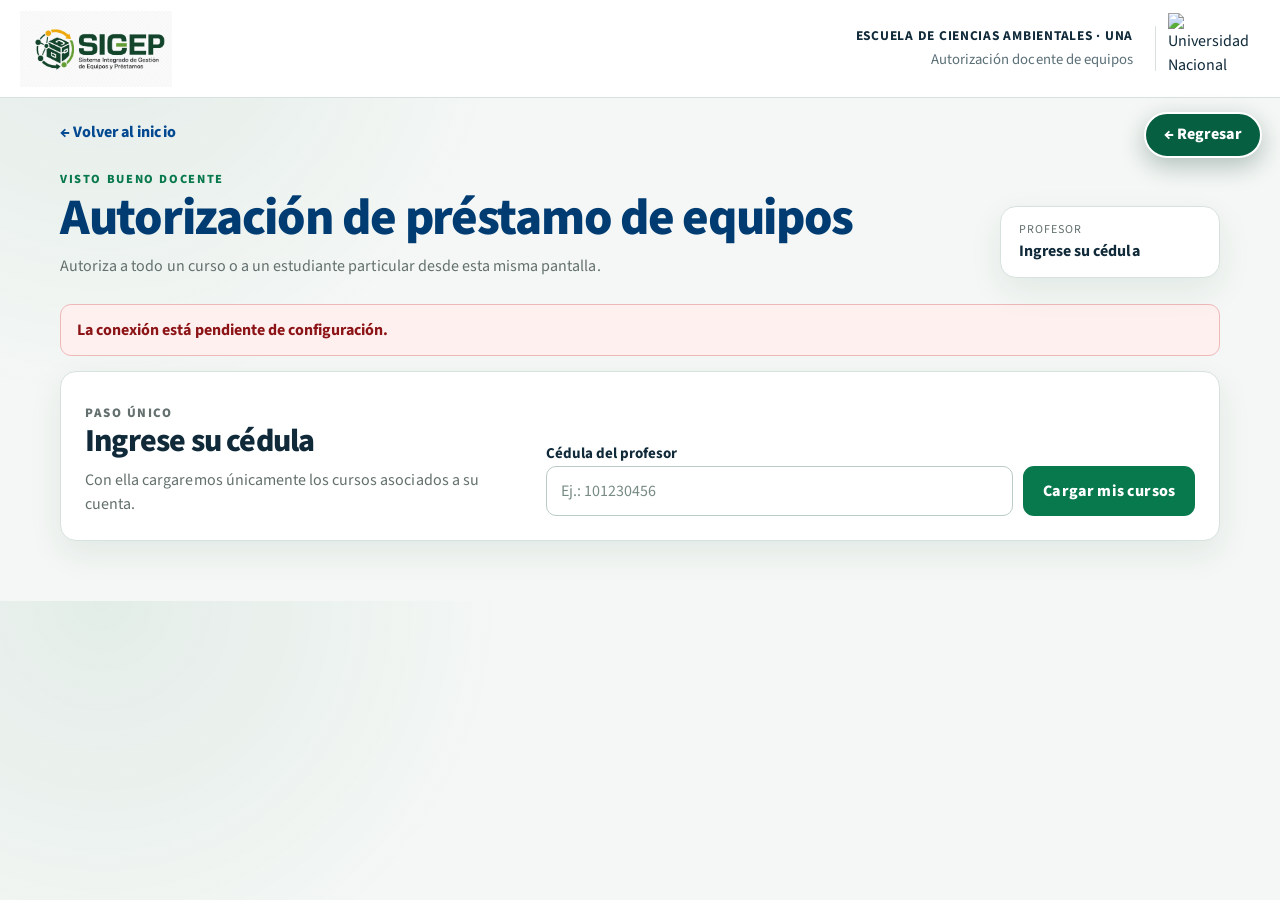
==== autorizaciones-equipos.html @ 3769b1b9 "Unificar sistema de diseño, agregar panel de configuración del superadmin y cerrar hallazgos de audi" ====
<!doctype html>
<html lang="es">
<head>
  <meta charset="utf-8" />
  <meta name="viewport" content="width=device-width, initial-scale=1" />
  <title>Autorización de equipos | EDECA</title>
  <meta name="description" content="Autorización docente de préstamos de equipo para cursos y estudiantes de EDECA." />
  <link rel="preconnect" href="https://fonts.googleapis.com" />
  <link rel="preconnect" href="https://fonts.gstatic.com" crossorigin />
  <link href="https://fonts.googleapis.com/css2?family=Source+Sans+3:wght@400;500;600;700;800&display=swap" rel="stylesheet" />
  <link rel="stylesheet" href="design-tokens.css?v=1" />
  <link rel="stylesheet" href="autorizaciones-equipos.css?v=1" />
  <link rel="stylesheet" href="sigep-brand.css?v=2" />
  <link rel="manifest" href="manifest.webmanifest" />
  <meta name="theme-color" content="#003C71" />
  <link rel="icon" href="icons/icon-192.png" />
  <link rel="stylesheet" href="visual-system.css?v=3" />
  <link rel="stylesheet" href="navigation-enhancements.css?v=3" />
</head>
<body>
  <header class="site-header">
    <a class="brand sigep-primary-brand" href="index.html" aria-label="Volver al inicio">
      <img src="sigep-logo.png" alt="SIGEP — Sistema Integrado de Gestión de Equipos y Préstamos" />
    </a>
    <div class="header-actions">
      <div class="sigep-module-name"><strong>Escuela de Ciencias Ambientales · UNA</strong><span>Autorización docente de equipos</span></div>
      <button class="install-button" type="button" data-pwa-install hidden>Instalar App</button>
      <img class="una-logo" src="logo-una.png" alt="Universidad Nacional" />
    </div>
  </header>

  <main class="page">
    <a class="back-link" href="index.html">← Volver al inicio</a>
    <section class="intro">
      <div>
        <p class="eyebrow">Visto bueno docente</p>
        <h1>Autorización de préstamo de equipos</h1>
        <p>Autoriza a todo un curso o a un estudiante particular desde esta misma pantalla.</p>
      </div>
      <div class="session-card"><span>Profesor</span><strong id="teacherName">Ingrese su cédula</strong></div>
    </section>

    <div class="message" id="pageMessage" role="status" aria-live="polite" hidden></div>

    <section class="identity-card" aria-labelledby="identityTitle">
      <div>
        <p class="step">Paso único</p>
        <h2 id="identityTitle">Ingrese su cédula</h2>
        <p>Con ella cargaremos únicamente los cursos asociados a su cuenta.</p>
      </div>
      <form id="identityForm" class="identity-form">
        <label for="teacherId">Cédula del profesor</label>
        <div class="input-action">
          <input id="teacherId" name="teacherId" inputmode="numeric" autocomplete="off" maxlength="20" placeholder="Ej.: 101230456" required />
          <button type="submit" id="loadCoursesButton">Cargar mis cursos</button>
        </div>
      </form>
    </section>

    <div class="authorization-grid" id="authorizationArea" hidden>
      <section class="panel" aria-labelledby="courseTitle">
        <div class="panel-heading">
          <span class="panel-number">1</span>
          <div><h2 id="courseTitle">Autorizar a un curso completo</h2><p>Una autorización cubre a todos los estudiantes matriculados.</p></div>
        </div>
        <form id="courseForm">
          <label for="courseSelect">Curso</label>
          <select id="courseSelect" required></select>
          <fieldset>
            <legend>Motivo</legend>
            <div class="reason-options">
              <label><input type="radio" name="courseReason" value="course_trip" checked /><span>Gira de curso</span></label>
              <label><input type="radio" name="courseReason" value="supervised_practice" /><span>Práctica supervisada</span></label>
              <label><input type="radio" name="courseReason" value="other" /><span>Otro</span></label>
            </div>
          </fieldset>
          <div id="courseOtherWrap" hidden><label for="courseOther">Especifique el motivo</label><input id="courseOther" maxlength="240" /></div>
          <button class="primary-action" id="authorizeCourseButton" type="submit">Autorizar préstamo para todo el curso</button>
        </form>
      </section>

      <section class="panel" aria-labelledby="individualTitle">
        <div class="panel-heading">
          <span class="panel-number">2</span>
          <div><h2 id="individualTitle">Otras autorizaciones</h2><p>Para un estudiante fuera de sus cursos.</p></div>
        </div>
        <form id="studentSearchForm">
          <label for="studentId">Cédula del estudiante</label>
          <div class="input-action compact">
            <input id="studentId" inputmode="numeric" maxlength="20" placeholder="Digite la cédula" required />
            <button type="submit" id="findStudentButton">Buscar</button>
          </div>
        </form>
        <form id="individualForm" hidden>
          <article class="student-result">
            <span>Estudiante</span><strong id="studentName"></strong><small id="studentDetails"></small>
          </article>
          <fieldset>
            <legend>Motivo</legend>
            <div class="reason-options">
              <label><input type="radio" name="individualReason" value="course_trip" checked /><span>Gira de curso</span></label>
              <label><input type="radio" name="individualReason" value="supervised_practice" /><span>Práctica supervisada</span></label>
              <label><input type="radio" name="individualReason" value="other" /><span>Otro</span></label>
            </div>
          </fieldset>
          <div id="individualOtherWrap" hidden><label for="individualOther">Especifique el motivo</label><input id="individualOther" maxlength="240" /></div>
          <button class="primary-action" id="authorizeStudentButton" type="submit">Autorizar a este estudiante</button>
        </form>
      </section>
      <section class="signature-panel" id="signaturePanel">
        <div><p class="step">Paso final · Firma del profesor</p><h2>Firme para confirmar la autorización</h2><p>Puede firmar con el dedo en el teléfono o con el mouse.</p></div>
        <div class="signature-box">
          <canvas id="teacherSignature" aria-label="Área para firma táctil"></canvas>
          <div class="signature-actions"><span id="signatureStatus">Firma pendiente</span><button id="clearSignature" type="button">Limpiar firma</button></div>
        </div>
      </section>
    </div>
  </main>

  <script src="https://cdn.jsdelivr.net/npm/@supabase/supabase-js@2"></script>
  <script src="config.js?v=5"></script>
  <script src="autorizaciones-equipos.js?v=4"></script>
  <script src="pwa-install.js?v=1"></script>
  <script src="navigation-enhancements.js?v=1"></script>
</body>
</html>
---- design-tokens.css ----
/*
 * Sistema de diseño SIGEP — fuente única de verdad de color, tipografía y espaciado.
 * Los valores se extrajeron de los estilos ya en uso (sigep-brand.css, visual-system.css,
 * reservas.css, vehiculos.css) para no introducir ningún cambio visual: este archivo
 * documenta y centraliza la paleta existente como variables CSS, para que los módulos
 * nuevos y las hojas de estilo existentes puedan ir migrando a estas variables en vez
 * de repetir literales hexadecimales.
 *
 * No modifica nada por sí solo: se carga antes que el resto del CSS y ninguna regla
 * aquí gana especificidad sobre las hojas actuales.
 */

:root {
  /* Marca EDECA / UNA */
  --sigep-verde-oscuro: #073b2a;
  --sigep-verde: #08784d;
  --sigep-verde-fuerte: #087a55;
  --sigep-verde-texto: #075238;
  --sigep-verde-hover: #075c40;
  --sigep-una-azul: #003c71;
  --sigep-una-azul-alt: #034991;

  /* Texto y superficies neutras */
  --sigep-texto-principal: #102a3a;
  --sigep-texto-secundario: #5b6f77;
  --sigep-texto-terciario: #65716e;
  --sigep-texto-oscuro-alt: #455463;
  --sigep-fondo: #f6faf8;
  --sigep-fondo-alt: #f1f5f3;
  --sigep-fondo-suave: #f2f6f4;
  --sigep-fondo-tarjeta: #fbfdfc;
  --sigep-blanco: #fff;

  /* Bordes y divisores */
  --sigep-borde: #d7e2de;
  --sigep-borde-suave: #dfe6e3;
  --sigep-borde-fuerte: #b9cbc4;
  --sigep-borde-alterno: #cad8d3;
  --sigep-borde-neutro: #cfd9d5;

  /* Estados */
  --sigep-error: #c41720;
  --sigep-error-fondo: #fff0f1;
  --sigep-error-oscuro: #8f1c27;
  --sigep-oscuro-contraste: #152238;
  --sigep-oscuro-contraste-alt: #202827;
  --sigep-verde-oscuro-alt: #273431;

  /* Tipografía */
  --sigep-fuente: 'Source Sans 3', system-ui, -apple-system, 'Segoe UI', Roboto, sans-serif;
  --sigep-texto-tamano-base: 1rem;
  --sigep-texto-tamano-pequeno: 0.84rem;
  --sigep-texto-tamano-grande: 1.25rem;

  /* Espaciado (escala de 4px) */
  --sigep-espacio-1: 4px;
  --sigep-espacio-2: 8px;
  --sigep-espacio-3: 12px;
  --sigep-espacio-4: 16px;
  --sigep-espacio-5: 20px;
  --sigep-espacio-6: 24px;
  --sigep-espacio-8: 32px;

  /* Bordes redondeados */
  --sigep-radio-sm: 8px;
  --sigep-radio-md: 12px;
  --sigep-radio-lg: 18px;

  /* Sombras */
  --sigep-sombra-boton: 0 7px 18px rgb(8 120 77 / 0.16);
}
---- autorizaciones-equipos.css ----
:root { --blue:#034991; --blue-dark:#003c71; --green:#177649; --green-soft:#eaf5ef; --red:#cd1719; --ink:#202827; --muted:#63706d; --line:#dce5e1; --page:#f4f7f5; --paper:#fff; }
* { box-sizing:border-box; }
body { margin:0; color:var(--ink); background:radial-gradient(circle at 8% 0%,rgba(23,118,73,.08),transparent 25rem),var(--page); font-family:"Source Sans 3","Segoe UI",sans-serif; }
button,input,select { font:inherit; }
.site-header { min-height:112px; padding:12px max(20px,calc((100% - 1240px)/2)); display:flex; align-items:center; justify-content:space-between; gap:24px; border-top:5px solid var(--red); border-bottom:1px solid var(--line); background:#fff; }
.brand { display:flex; align-items:center; gap:16px; color:var(--ink); font-weight:800; line-height:1.08; text-decoration:none; }
.brand img { width:82px; height:82px; object-fit:contain; }
.header-actions { display:flex; align-items:center; gap:12px; }
.una-logo { width:94px; height:76px; object-fit:contain; }
.install-button,.logout-button,.back-link { color:var(--blue); font-weight:750; }
.install-button,.logout-button { min-height:42px; padding:9px 15px; border:1px solid var(--blue); border-radius:999px; background:#fff; cursor:pointer; }
.page { width:min(1160px,calc(100% - 36px)); margin:0 auto 60px; }
.back-link { display:inline-block; margin:22px 0 8px; text-decoration:none; }
.intro { display:flex; justify-content:space-between; align-items:flex-end; gap:30px; padding:20px 0 26px; }
.eyebrow,.step { margin:0 0 5px; color:var(--green); text-transform:uppercase; letter-spacing:.12em; font-size:13px; font-weight:850; }
h1 { margin:0; color:var(--blue-dark); font-size:clamp(30px,4vw,48px); line-height:1.05; }
.intro p:last-child,.panel-heading p,.identity-card p { margin:8px 0 0; color:var(--muted); }
.session-card { min-width:220px; padding:14px 18px; border:1px solid var(--line); border-radius:14px; background:#fff; box-shadow:0 8px 24px rgba(24,47,40,.06); }
.session-card span,.session-card strong { display:block; }
.session-card span { color:var(--muted); font-size:12px; text-transform:uppercase; letter-spacing:.08em; }
.identity-card,.panel { border:1px solid var(--line); border-radius:18px; background:var(--paper); box-shadow:0 10px 32px rgba(24,47,40,.07); }
.identity-card { display:grid; grid-template-columns:minmax(260px,.8fr) minmax(340px,1.2fr); align-items:end; gap:28px; padding:25px; border-left:5px solid var(--green); }
h2 { margin:0; color:var(--blue-dark); font-size:25px; }
label,legend { color:var(--ink); font-weight:750; }
.input-action { display:grid; grid-template-columns:1fr auto; gap:10px; }
input,select { width:100%; min-height:50px; padding:11px 14px; border:1px solid #bdcac5; border-radius:11px; background:#fff; color:var(--ink); }
input:focus,select:focus,button:focus-visible { outline:3px solid rgba(3,73,145,.18); outline-offset:2px; border-color:var(--blue); }
.input-action button,.primary-action { min-height:50px; padding:11px 20px; border:0; border-radius:11px; color:#fff; background:linear-gradient(135deg,var(--green),#0e5936); font-weight:850; cursor:pointer; }
.authorization-grid { display:grid; grid-template-columns:1fr 1fr; align-items:start; gap:20px; margin-top:20px; }
.signature-panel { grid-column:1/-1; display:grid; grid-template-columns:minmax(240px,.7fr) minmax(340px,1.3fr); gap:24px; align-items:center; padding:22px 24px; border:1px solid var(--line); border-left:5px solid var(--blue); border-radius:18px; background:#fff; box-shadow:0 10px 32px rgba(24,47,40,.07); }
.signature-panel p { margin:7px 0 0; color:var(--muted); }
.signature-box { overflow:hidden; border:1px solid #aebeb8; border-radius:13px; background:#fff; }
#teacherSignature { display:block; width:100%; height:170px; background:repeating-linear-gradient(#fff 0,#fff 139px,#d9e3df 140px,#fff 141px); cursor:crosshair; touch-action:none; }
.signature-actions { display:flex; justify-content:space-between; align-items:center; gap:12px; padding:9px 12px; border-top:1px solid var(--line); background:#f5f8f6; color:var(--muted); font-weight:700; }
.signature-actions .signed { color:var(--green); }
.signature-actions button { padding:7px 12px; border:1px solid var(--blue); border-radius:9px; color:var(--blue); background:#fff; font-weight:800; cursor:pointer; }
.panel { padding:24px; }
.panel-heading { display:flex; align-items:flex-start; gap:13px; min-height:78px; }
.panel-number { display:grid; place-items:center; width:36px; height:36px; flex:0 0 36px; border-radius:50%; color:#fff; background:var(--blue); font-weight:850; }
.panel form { display:grid; gap:12px; }
fieldset { margin:4px 0 0; padding:0; border:0; }
legend { margin-bottom:8px; }
.reason-options { display:grid; grid-template-columns:1fr 1fr 1fr; gap:8px; }
.reason-options label { position:relative; }
.reason-options input { position:absolute; opacity:0; pointer-events:none; }
.reason-options span { min-height:54px; padding:8px 10px; display:grid; place-items:center; border:1px solid var(--line); border-radius:10px; color:var(--muted); text-align:center; line-height:1.1; cursor:pointer; }
.reason-options input:checked + span { border-color:var(--green); color:var(--green); background:var(--green-soft); box-shadow:inset 0 0 0 1px var(--green); }
.student-result { padding:14px 16px; border:1px solid #b9dac8; border-radius:12px; background:var(--green-soft); }
.student-result span,.student-result strong,.student-result small { display:block; }
.student-result span { color:var(--green); font-size:11px; font-weight:850; text-transform:uppercase; letter-spacing:.1em; }
.student-result strong { font-size:18px; }
.student-result small { color:var(--muted); }
.message { margin-bottom:15px; padding:13px 16px; border-radius:11px; color:#8c1416; background:#fff0f0; border:1px solid #efb8b9; font-weight:700; }
.message.is-success { color:#0e5936; background:var(--green-soft); border-color:#a8d4bb; }
button:disabled { opacity:.6; cursor:wait; }
[hidden] { display:none !important; }
@media (max-width:820px) { .authorization-grid,.identity-card,.signature-panel { grid-template-columns:1fr; } .intro { align-items:flex-start; flex-direction:column; } .session-card { width:100%; } }
@media (max-width:580px) { .site-header { min-height:88px; padding:10px 14px; } .brand img { width:60px;height:60px; } .brand span { font-size:13px; } .una-logo { display:none; } .logout-button { padding:8px 12px; } .page { width:min(100% - 22px,1160px); } .input-action { grid-template-columns:1fr; } .reason-options { grid-template-columns:1fr; } .reason-options span { min-height:45px; } .panel,.identity-card { padding:18px; } }
---- sigep-brand.css ----
.sigep-header-logo{display:block!important;width:clamp(190px,22vw,300px)!important;height:72px!important;object-fit:contain!important;object-position:left center!important;background:#fff}
.sigep-login-logo{width:min(520px,100%)!important;height:auto!important;margin:0 0 38px!important;filter:none!important;border-radius:10px}
.sigep-loading-logo{width:min(340px,72vw)!important;height:auto!important;border-radius:10px}
.sigep-sidebar-brand img{width:82px!important;height:42px!important;object-fit:cover!important;filter:none!important;border-radius:5px;background:#fff}
.sigep-site-header,.site-header{min-height:98px!important;padding:10px max(20px,calc((100% - 1320px)/2))!important;border-top:0!important;border-bottom:1px solid #d7e2de!important;background:#fff!important;box-shadow:none!important}
.sigep-primary-brand{display:flex;align-items:center;min-width:270px;text-decoration:none}
.sigep-primary-brand img{width:clamp(220px,25vw,340px)!important;height:76px!important;object-fit:contain!important;object-position:left center!important}
.sigep-module-name{display:grid!important;gap:2px!important;margin-left:auto!important;padding-right:22px!important;text-align:right!important;border-right:1px solid #d7e2de!important;color:#102a3a!important}
.sigep-module-name strong{font-size:.84rem!important;letter-spacing:.055em!important;text-transform:uppercase!important}.sigep-module-name span{font-size:.92rem!important;color:#5b6f77!important}
.sigep-site-header>.una,.site-header .una-logo,.sigep-una-logo{width:92px!important;height:72px!important;object-fit:contain!important}
.topbar.sigep-admin-header{height:98px;gap:22px;background:#fff}.topbar.sigep-admin-header .sigep-header-logo{margin:0 auto 0 0!important}.sigep-admin-user{display:grid!important;min-width:180px;padding-left:20px;border-left:1px solid #d7e2de}.topbar.sigep-admin-header .top-links{margin-left:auto}.topbar.sigep-admin-header .sigep-una-logo{width:88px!important}
@media(max-width:1100px){.topbar.sigep-admin-header .top-links{display:none}.sigep-module-name{display:none!important}.sigep-primary-brand{min-width:0}}
@media(max-width:700px){.sigep-site-header,.site-header{min-height:82px!important;padding:8px 14px!important}.sigep-primary-brand img{width:210px!important;height:62px!important}.sigep-site-header>.una,.site-header .una-logo{width:68px!important;height:58px!important}.sigep-sidebar-brand img{width:68px!important}.topbar.sigep-admin-header{height:82px;gap:10px}.topbar.sigep-admin-header .sigep-header-logo{width:185px!important;height:60px!important}.sigep-admin-user{border:0;padding:0;min-width:0}.topbar.sigep-admin-header .sigep-una-logo{display:none!important}}
@media(max-width:480px){.sigep-primary-brand img{width:175px!important}.site-header .header-actions{margin-left:auto}.site-header .una-logo{display:block!important}.topbar.sigep-admin-header .sigep-header-logo{width:155px!important}.sigep-admin-user small{display:none}.sigep-admin-user strong{font-size:.82rem}}
.sigep-private-header{margin:0 -36px;background:#fff;border-bottom:1px solid #d7e2de}.sigep-private-header-row{min-height:98px;padding:9px 28px;display:flex;align-items:center;justify-content:space-between;gap:24px}.sigep-private-brand{display:flex;align-items:center;text-decoration:none}.sigep-private-brand img{display:block;width:clamp(240px,24vw,340px);height:78px;object-fit:contain;object-position:left center}.sigep-header-actions,.sigep-header-account{display:flex;align-items:center;gap:22px}.sigep-public-link{color:#08784d;font-weight:800;text-decoration:none;white-space:nowrap}.sigep-header-account{padding-left:20px;border-left:1px solid #d7e2de}.sigep-account-identity{display:grid;line-height:1.25}.sigep-account-identity strong{color:#102a3a}.sigep-account-identity span{color:#5b6f77;font-size:.82rem;font-weight:700}.sigep-account-identity button{padding:0;border:0;background:transparent;color:#08784d;text-align:left;text-decoration:underline;font-size:.8rem;font-weight:800}.sigep-logout{padding:8px 0;border:0;background:transparent;color:#c41720;font-weight:800;white-space:nowrap}.sigep-global-navigation{margin:0 -36px;padding:12px 28px;border-bottom:1px solid #d7e2de;background:#f6faf8}.sigep-module-toolbar{display:flex;align-items:center;gap:18px}.sigep-module-switch{display:flex;flex:1;max-width:770px;padding:7px;border:1px solid #d7e2de;border-radius:18px;background:#f1f6f3}.sigep-module-switch a{flex:1;padding:14px 18px;border-radius:12px;color:#5b665f;text-align:center;text-decoration:none;font-weight:800;white-space:nowrap}.sigep-module-switch a:hover{background:#e5f1eb;color:#075238}.sigep-module-switch a[aria-current=page]{background:#08784d;color:#fff;box-shadow:0 7px 18px #08784d28}.sigep-manage-users{margin-left:auto;padding:13px 20px;border:1px solid #b9cbc4;border-radius:11px;background:#fff;color:#08784d;text-decoration:none;font-weight:800;white-space:nowrap}
@media(max-width:1050px){.sigep-private-header-row{align-items:flex-start}.sigep-header-actions{align-items:flex-end;flex-direction:column;gap:7px}.sigep-header-account{border:0}.sigep-module-toolbar{align-items:stretch;flex-direction:column}.sigep-module-switch{max-width:none;width:100%;overflow:auto}.sigep-manage-users{margin-left:0;text-align:center}}
@media(max-width:700px){.sigep-private-header,.sigep-global-navigation{margin-left:-18px;margin-right:-18px}.sigep-private-header-row{min-height:82px;padding:8px 14px}.sigep-private-brand img{width:190px;height:62px}.sigep-public-link{display:none}.sigep-header-account{padding:0;gap:12px}.sigep-account-identity span{display:none}.sigep-module-switch{border-radius:13px}.sigep-module-switch a{min-width:max-content;padding:11px 14px}.sigep-global-navigation{padding:9px 14px}}
@media(max-width:480px){.sigep-private-brand img{width:150px}.sigep-account-identity strong{max-width:120px;overflow:hidden;text-overflow:ellipsis;white-space:nowrap}.sigep-account-identity button{font-size:.72rem}.sigep-logout{font-size:.78rem}}
---- visual-system.css ----
:root {
  --ui-green: #08784d;
  --ui-green-dark: #075238;
  --ui-green-deep: #073b2a;
  --ui-blue: #003c71;
  --ui-red: #c41720;
  --ui-ink: #102a3a;
  --ui-muted: #5b6f77;
  --ui-bg: #f2f6f4;
  --ui-surface: #ffffff;
  --ui-soft: #edf5f1;
  --ui-line: #d7e2de;
  --ui-control-line: #b9cbc4;
  --ui-radius-sm: 10px;
  --ui-radius: 16px;
  --ui-radius-lg: 20px;
  --ui-shadow: 0 12px 34px rgba(7, 59, 42, .08);
  --ui-focus: 0 0 0 4px rgba(8, 120, 77, .18);
}

html { font-family: "Source Sans 3", "Segoe UI", sans-serif; color-scheme: light; }
body { color: var(--ui-ink); font-family: "Source Sans 3", "Segoe UI", sans-serif; font-size: 16px; line-height: 1.5; letter-spacing: .002em; }
button, input, select, textarea { font: inherit; letter-spacing: inherit; }
h1, h2, h3, h4 { color: var(--ui-ink); font-family: inherit; font-weight: 800; letter-spacing: -.025em; }
h1 { font-size: clamp(2.15rem, 4vw, 3.2rem); line-height: 1.05; }
h2 { font-size: clamp(1.45rem, 2.5vw, 2rem); line-height: 1.14; }
h3 { font-size: 1.2rem; line-height: 1.25; }
.eyebrow { color: var(--ui-green); font-size: .78rem; font-weight: 800; letter-spacing: .13em; line-height: 1.2; text-transform: uppercase; }
main h1 { color: var(--ui-blue) !important; font-size: clamp(2.15rem, 4vw, 3.2rem) !important; line-height: 1.05 !important; letter-spacing: -.025em !important; }
main h2 { font-size: clamp(1.45rem, 2.5vw, 2rem) !important; line-height: 1.14 !important; letter-spacing: -.025em !important; }

label { color: var(--ui-ink); font-size: .94rem; font-weight: 700; }
input:not([type="checkbox"]):not([type="radio"]):not([type="file"]),
select,
textarea {
  min-height: 48px;
  padding: 11px 14px;
  border: 1px solid var(--ui-control-line);
  border-radius: var(--ui-radius-sm);
  color: var(--ui-ink);
  background: var(--ui-surface);
  box-shadow: none;
}
textarea { min-height: 96px; resize: vertical; }
input::placeholder, textarea::placeholder { color: #788b84; opacity: 1; }
input:focus, select:focus, textarea:focus { border-color: var(--ui-green); outline: 0; box-shadow: var(--ui-focus); }
input:disabled, select:disabled, textarea:disabled { color: #687872; background: #eef2f0; cursor: not-allowed; }

.primary-button,
.install-button,
.session-button,
.login-card button[type="submit"],
.authorization-card > button,
#equipmentForm > button,
.page-heading > button:not(.secondary),
dialog form > button[type="submit"] {
  min-height: 46px;
  padding: 11px 18px;
  border: 1px solid var(--ui-green);
  border-radius: var(--ui-radius-sm);
  color: #fff;
  background: var(--ui-green);
  box-shadow: none;
  font-weight: 800;
  letter-spacing: .01em;
  text-decoration: none;
}
form button[type="submit"] { border-color: var(--ui-green); color: #fff; background: var(--ui-green); font-weight: 800; letter-spacing: .01em; }
form button[type="submit"]:hover { border-color: var(--ui-green-dark); background: var(--ui-green-dark); }
.primary-button:hover,
.install-button:hover,
.session-button:hover,
.login-card button[type="submit"]:hover,
.authorization-card > button:hover,
#equipmentForm > button:hover,
.page-heading > button:not(.secondary):hover,
dialog form > button[type="submit"]:hover { border-color: var(--ui-green-dark); background: var(--ui-green-dark); }
.secondary-button, .page-heading .secondary, .back-to-schedule, .manage-users-link {
  min-height: 44px;
  padding: 10px 16px;
  border: 1px solid var(--ui-control-line);
  border-radius: var(--ui-radius-sm);
  color: var(--ui-green-dark);
  background: var(--ui-surface);
  font-weight: 800;
  letter-spacing: .005em;
  text-decoration: none;
}
.secondary-button:hover, .page-heading .secondary:hover, .back-to-schedule:hover, .manage-users-link:hover { border-color: var(--ui-green); background: var(--ui-soft); }
.text-button, .account-password-link { color: var(--ui-green); font-weight: 800; }
.danger-button, .text-button[id*="Logout"], .sigep-logout { color: var(--ui-red); }
button:focus-visible, a:focus-visible { outline: 4px solid rgba(0, 60, 113, .2); outline-offset: 3px; }

.panel,
.vehicle-panel,
.users-panel,
.trip-history-panel,
.log-card,
.card,
.identity-card,
.session-card,
.authorization-card,
.equipment-card,
.request-card {
  border: 1px solid var(--ui-line);
  border-radius: var(--ui-radius);
  background: var(--ui-surface);
  box-shadow: var(--ui-shadow);
}
.panel, .vehicle-panel, .users-panel, .trip-history-panel, .log-card, .identity-card, .authorization-card { padding: 24px; }
.table-wrap, .users-table-wrap { border: 1px solid var(--ui-line); border-radius: var(--ui-radius); background: var(--ui-surface); }
table { color: var(--ui-ink); }
th { color: var(--ui-muted); background: #f6f9f7; font-size: .76rem; font-weight: 800; letter-spacing: .08em; text-transform: uppercase; }
td, th { border-color: var(--ui-line); }

.private-header,
.access-header,
.site-header,
.sigep-site-header,
.sigep-private-header {
  min-height: 98px;
  border-bottom: 1px solid var(--ui-line);
  background: var(--ui-surface);
  box-shadow: 0 5px 18px rgba(7, 59, 42, .05);
}
.private-brand img, .access-header .brand img { width: 72px; height: 72px; object-fit: contain; }
.private-brand span, .access-header .brand span { color: var(--ui-ink); font-size: clamp(1.05rem, 2vw, 1.45rem); font-weight: 800; letter-spacing: .035em; line-height: 1.08; }
.private-header-row, .sigep-private-header-row { min-height: 98px; }
.access-header { position: sticky; top: 0; z-index: 9000; width: 100%; height: 98px; margin: 0; padding: 10px max(20px, calc((100% - 1120px) / 2)); }
.global-module-navigation, .sigep-global-navigation { border-bottom: 1px solid var(--ui-line); background: #f6faf8; }
.global-module-navigation { position: sticky; top: 98px; z-index: 8999; box-shadow: 0 8px 20px rgba(7, 59, 42, .08); }
.module-switch, .sigep-module-switch { border-color: var(--ui-line); background: #f1f6f3; }
.module-switch button, .module-switch a, .sigep-module-switch a { font-weight: 800; letter-spacing: .005em; }

dialog { border: 0; border-radius: var(--ui-radius-lg); background: var(--ui-surface); box-shadow: 0 28px 80px rgba(6, 42, 30, .28); }
dialog::backdrop { background: rgba(6, 29, 23, .66); backdrop-filter: blur(2px); }
.dialog-heading, .dialog-head { align-items: flex-start; gap: 18px; }
.dialog-close, .icon-button { display: grid; width: 40px; min-width: 40px; height: 40px; min-height: 40px; padding: 0; place-items: center; border: 1px solid var(--ui-line); border-radius: 50%; color: var(--ui-ink); background: var(--ui-soft); }

@media (max-width: 700px) {
  body { font-size: 15px; }
  h1 { font-size: clamp(2rem, 10vw, 2.65rem); }
  h2 { font-size: clamp(1.35rem, 7vw, 1.75rem); }
  .private-header, .access-header, .site-header, .sigep-site-header, .sigep-private-header { min-height: 82px; }
  .private-header-row, .sigep-private-header-row { min-height: 82px; }
  .access-header { height: 82px; padding: 8px 14px; }
  .private-brand img, .access-header .brand img { width: 58px; height: 58px; }
  .global-module-navigation { top: 82px; }
  .panel, .vehicle-panel, .users-panel, .trip-history-panel, .log-card, .identity-card, .authorization-card { padding: 18px; }
}

@media print {
  body { color: #000; background: #fff; }
  .private-header, .site-header, .sigep-site-header, .sigep-private-header { box-shadow: none; }
}
---- navigation-enhancements.css ----
.global-back-button {
  position: fixed;
  z-index: 10000;
  right: 18px;
  top: 112px;
  min-height: 46px;
  padding: 10px 18px;
  border: 2px solid #fff;
  border-radius: 999px;
  color: #fff;
  background: #075f41;
  box-shadow: 0 8px 24px rgba(4, 48, 34, .28);
  font: 800 16px/1.2 "Source Sans 3", "Segoe UI", sans-serif;
  cursor: pointer;
  width: auto !important;
  margin: 0 !important;
}
.site-header,
.sigep-site-header,
.topbar.sigep-admin-header,
.sigep-private-header {
  position: sticky;
  top: 0;
  z-index: 9000;
}
.sigep-global-navigation {
  position: sticky;
  top: 98px;
  z-index: 8999;
  box-shadow: 0 8px 20px rgba(7, 59, 42, .08);
}
body:has(.sigep-private-header) .global-back-button { top: 196px; }
.global-back-button:hover { background: #034991; transform: translateY(-1px); }
.global-back-button:focus-visible { outline: 4px solid rgba(3, 73, 145, .3); outline-offset: 3px; }
@media (max-width: 700px) {
  .sigep-global-navigation { top: 82px; }
  body:has(.sigep-private-header) .global-back-button { top: 164px; }
}
@media (max-width: 600px) { .global-back-button { top: 92px; right: 10px; min-height: 42px; padding: 8px 14px; font-size: 14px; } body:has(.sigep-private-header) .global-back-button { top: 164px; } }
@media print { .global-back-button { display: none !important; } }
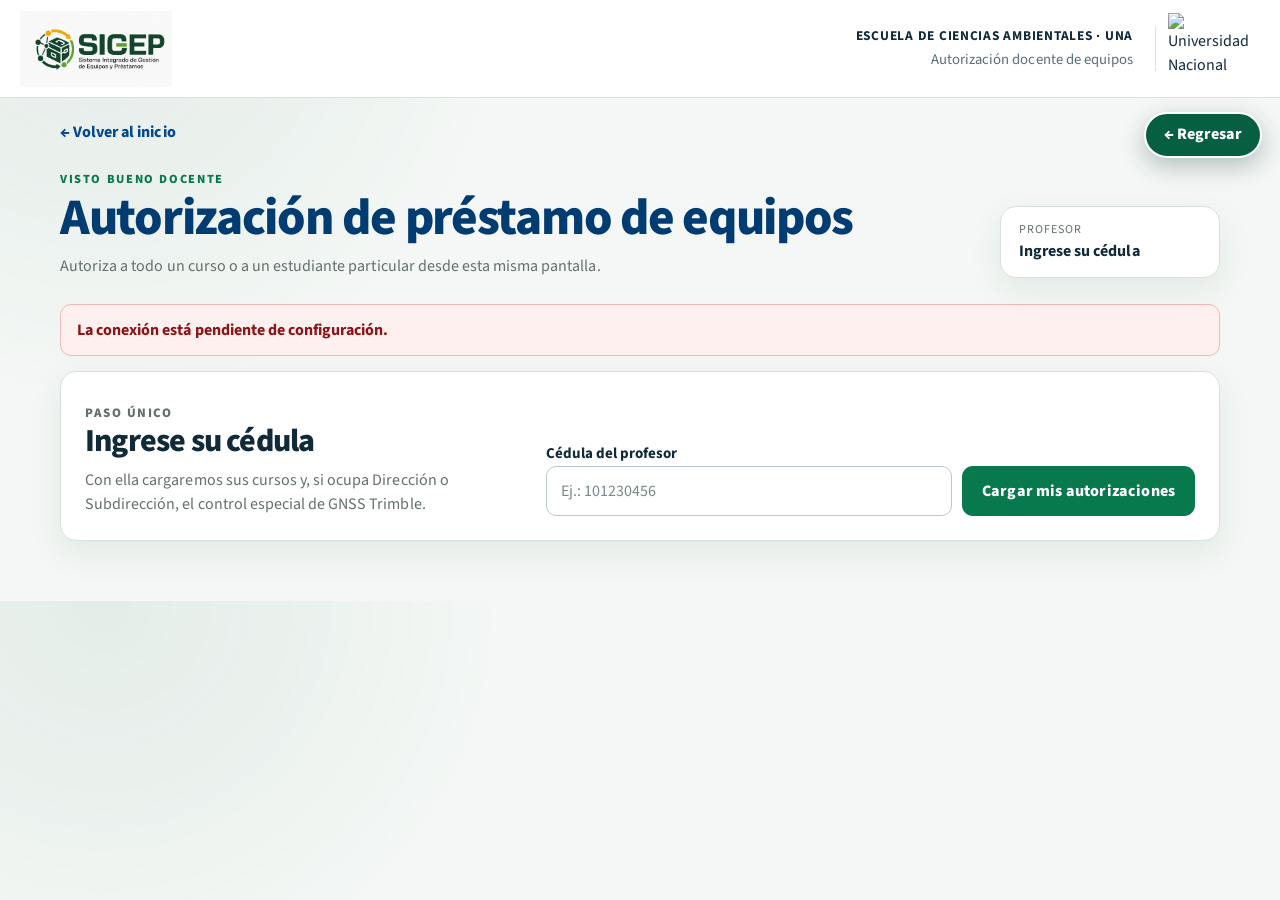
==== commit b6b19039: "feat: control de autorizaciones GNSS y préstamos de académicos" ====
--- a/autorizaciones-equipos.html
+++ b/autorizaciones-equipos.html
@@ -9,6 +9,7 @@
   <link rel="preconnect" href="https://fonts.gstatic.com" crossorigin />
   <link href="https://fonts.googleapis.com/css2?family=Source+Sans+3:wght@400;500;600;700;800&display=swap" rel="stylesheet" />
   <link rel="stylesheet" href="design-tokens.css?v=1" />
+  <link rel="stylesheet" href="shared-header.css?v=1" />
   <link rel="stylesheet" href="autorizaciones-equipos.css?v=1" />
   <link rel="stylesheet" href="sigep-brand.css?v=2" />
   <link rel="manifest" href="manifest.webmanifest" />
@@ -46,13 +47,13 @@
       <div>
         <p class="step">Paso único</p>
         <h2 id="identityTitle">Ingrese su cédula</h2>
-        <p>Con ella cargaremos únicamente los cursos asociados a su cuenta.</p>
+        <p>Con ella cargaremos sus cursos y, si ocupa Dirección o Subdirección, el control especial de GNSS Trimble.</p>
       </div>
       <form id="identityForm" class="identity-form">
         <label for="teacherId">Cédula del profesor</label>
         <div class="input-action">
           <input id="teacherId" name="teacherId" inputmode="numeric" autocomplete="off" maxlength="20" placeholder="Ej.: 101230456" required />
-          <button type="submit" id="loadCoursesButton">Cargar mis cursos</button>
+          <button type="submit" id="loadCoursesButton">Cargar mis autorizaciones</button>
         </div>
       </form>
     </section>
@@ -107,6 +108,11 @@
           <button class="primary-action" id="authorizeStudentButton" type="submit">Autorizar a este estudiante</button>
         </form>
       </section>
+      <section class="panel" id="directionPanel" hidden style="grid-column:1/-1">
+ <div class="panel-heading"><span class="panel-number">GNSS</span><div><h2>Autorización de Dirección o Subdirección</h2><p>Una aprobación para una solicitud individual, de estudiantes o académicos. Los estudiantes también necesitan el visto bueno docente.</p></div></div>
+ <form id="directionSearchForm"><label>Solicitante<select id="directionKind"><option value="student">Estudiante</option><option value="academic">Académico</option></select></label><label>Cédula<input id="directionBorrowerId" inputmode="numeric" required maxlength="20"></label><button class="primary-action" type="submit">Buscar solicitante</button></form>
+ <form id="directionForm" hidden><article class="student-result"><strong id="directionBorrowerName"></strong></article><label>Equipo<select id="directionEquipment" required></select></label><label>Cantidad máxima<input id="directionQuantity" type="number" min="1" max="20" value="1" required></label><label>Fecha límite de devolución<input id="directionUntil" type="date" required></label><label>Motivo<input id="directionReason" minlength="3" maxlength="500" required></label><p>Firme en el recuadro de esta página antes de autorizar.</p><button class="primary-action" id="authorizeDirectionButton" type="submit">Autorizar GNSS Trimble</button></form>
+ </section>
       <section class="signature-panel" id="signaturePanel">
         <div><p class="step">Paso final · Firma del profesor</p><h2>Firme para confirmar la autorización</h2><p>Puede firmar con el dedo en el teléfono o con el mouse.</p></div>
         <div class="signature-box">
@@ -119,6 +125,7 @@
 
   <script src="https://cdn.jsdelivr.net/npm/@supabase/supabase-js@2"></script>
   <script src="config.js?v=5"></script>
+  <script src="shared-utils.js?v=1"></script>
   <script src="autorizaciones-equipos.js?v=4"></script>
   <script src="pwa-install.js?v=1"></script>
   <script src="navigation-enhancements.js?v=1"></script>
--- a/shared-header.css
+++ b/shared-header.css
@@ -0,0 +1,134 @@
+/* ==========================================================================
+   shared-header.css
+   Fuente única de verdad para el "encabezado privado" (logo de la escuela,
+   nombre del usuario en sesión y botón de cerrar sesión) usado en:
+   bitacora-vehicular.html, configuracion.html, mis-giras.html, reservas.html,
+   tramites-vehiculos.html y usuarios.html.
+
+   Antes estas reglas estaban duplicadas en reservas.css y visual-system.css
+   (con valores ligeramente distintos que se combinaban en cascada). Este
+   archivo reproduce el resultado visual EXACTO que ya se veía en pantalla —
+   no es una fusión "limpia" de valores, es la unión de ambas fuentes tal como
+   el navegador ya las combinaba, para no cambiar nada a simple vista.
+
+   Decisiones no obvias:
+   - Los colores de fondo/borde de `.private-header` y el look tipo botón de
+     `.back-to-schedule` venían de visual-system.css (se cargaba después de
+     reservas.css) y ya eran los que realmente se veían; se mantienen tal cual.
+   - `.back-to-schedule:hover` combina el subrayado de reservas.css con el
+     cambio de borde/fondo de visual-system.css: ambas reglas coexistían
+     porque el navegador combina las declaraciones de :hover propiedad por
+     propiedad, no reemplaza el bloque completo.
+   - `.text-button` recibe aquí SOLO su apariencia base (color/peso) más el
+     color rojo cuando el id contiene "Logout" (igual que antes). El
+     padding/tamaño de fuente extra que reservas.css le daba a `.text-button`
+     se dejó acotado a `.header-account .text-button` (ver más abajo) porque
+     `.text-button` también se reutiliza en index.html fuera del encabezado
+     privado (en `.account-strip`) y esa página nunca cargó reservas.css, así
+     que agregarle ese padding/tamaño ahora habría sido un cambio visual, no
+     una migración neutra.
+   - bitacora-vehicular.html arma su encabezado con `<header class="site-header">`
+     y `.header-inner` / `.brand` en vez de `.private-header` / `.private-brand`.
+     Esas clases de esa página se dejaron intactas en bitacora-vehicular.css
+     porque `.site-header` también la usa autorizaciones-equipos.html con un
+     encabezado público completamente distinto (sin cuenta de usuario); unificar
+     `.site-header` habría arriesgado esa otra página. Solo se migraron aquí las
+     clases internas 100% compartidas sin colisión: `.header-actions`,
+     `.header-account`, `.header-account-identity`, `.back-to-schedule`,
+     `.text-button`.
+   - El encabezado de bodega-equipos.html usa un juego de clases paralelo con
+     prefijo `sigep-` (`.sigep-private-header`, `.sigep-header-account`, etc.)
+     definido en sigep-brand.css, con proporciones de logo distintas (logo tipo
+     rótulo ancho). Es equivalente en función pero no en medidas exactas, así
+     que se dejó fuera de este archivo para no forzar una fusión riesgosa.
+   ========================================================================== */
+
+.private-header {
+  min-height: 98px;
+  border-bottom: 1px solid var(--ui-line);
+  background: var(--ui-surface);
+  box-shadow: 0 5px 18px rgba(7, 59, 42, .05);
+}
+.private-header-row {
+  display: flex;
+  align-items: center;
+  justify-content: space-between;
+  min-height: 98px;
+  gap: 20px;
+}
+.private-brand {
+  display: flex;
+  align-items: center;
+  gap: 14px;
+  color: var(--reserve-ink, var(--ui-ink));
+  font-size: 23px;
+  font-weight: 800;
+  line-height: 1.08;
+  letter-spacing: .015em;
+  text-decoration: none;
+}
+.private-brand img { width: 72px; height: 72px; object-fit: contain; }
+.private-brand span { color: var(--ui-ink); font-size: clamp(1.05rem, 2vw, 1.45rem); font-weight: 800; letter-spacing: .035em; line-height: 1.08; }
+
+.header-actions,
+.header-account { display: flex; align-items: center; }
+.header-actions { justify-content: flex-end; gap: 18px; }
+.header-account { gap: 12px; padding-left: 18px; border-left: 1px solid var(--reserve-line, var(--ui-line)); }
+.header-account-identity { display: grid; gap: 1px; }
+.header-account strong { max-width: 220px; overflow: hidden; font-size: 14px; text-overflow: ellipsis; white-space: nowrap; }
+.header-account span { color: var(--reserve-muted, var(--ui-muted)); font-size: 11px; font-weight: 700; }
+
+.account-password-link { justify-self: start; margin-top: 3px; padding: 0; border: 0; color: var(--reserve-green, var(--ui-green)); background: transparent; font: inherit; font-size: 11px; font-weight: 800; cursor: pointer; text-decoration: underline; text-underline-offset: 2px; }
+.account-password-link:hover, .account-password-link:focus-visible { color: #055d40; }
+
+.back-to-schedule {
+  min-height: 44px;
+  padding: 10px 16px;
+  border: 1px solid var(--ui-control-line);
+  border-radius: var(--ui-radius-sm);
+  color: var(--ui-green-dark);
+  background: var(--ui-surface);
+  font-size: 14px;
+  font-weight: 800;
+  letter-spacing: .005em;
+  text-decoration: none;
+}
+.back-to-schedule:hover, .back-to-schedule:focus-visible { border-color: var(--ui-green); background: var(--ui-soft); text-decoration: underline; }
+
+/* Look base de los botones de texto del encabezado (p. ej. "Cerrar sesión").
+   El id de todos los botones de cerrar sesión existentes contiene "Logout",
+   así que en la práctica siempre terminan en rojo (--ui-red); se conserva la
+   regla de color verde base por si algún .text-button futuro no es de logout. */
+.text-button { color: var(--ui-green); font-weight: 800; }
+.text-button[id*="Logout"] { color: var(--ui-red); }
+/* El reset de borde/cursor y el padding/tamaño extra solo aplican dentro del
+   encabezado privado (ver nota arriba sobre por qué no se pusieron en el
+   selector `.text-button` general): en index.html hay otro `.text-button`
+   (dentro de `.account-strip`) que hoy conserva la apariencia nativa del
+   `<button>` del navegador, y no debía cambiar. */
+.header-account .text-button { border: 0; padding: 8px 10px; background: transparent; font-size: 13px; font-weight: 800; cursor: pointer; }
+.header-account .text-button:hover, .header-account .text-button:focus-visible { text-decoration: underline; }
+
+@media (max-width: 700px) {
+  .private-header { min-height: 82px; }
+  .private-header-row { min-height: 82px; }
+  .private-brand img { width: 58px; height: 58px; }
+}
+
+@media (max-width: 640px) {
+  /* min-height no se repite aquí: la regla de 700px de más arriba (82px) ya
+     gana siempre sobre el valor original de 80px de este breakpoint, porque
+     en los archivos originales esa regla se cargaba después. Se omite para
+     no depender del orden de las reglas dentro de este mismo archivo. */
+  .private-header-row { align-items: flex-start; flex-direction: column; padding: 12px 0 14px; }
+  .private-brand { max-width: 260px; font-size: 18px; line-height: 1.08; }
+  .private-brand img { width: 60px; height: 60px; }
+  .header-actions { width: 100%; justify-content: space-between; gap: 10px; }
+  .header-account { margin-left: auto; padding-left: 10px; }
+  .header-account strong { max-width: 120px; }
+  .back-to-schedule { max-width: 135px; text-align: left; }
+}
+
+@media print {
+  .private-header { box-shadow: none; }
+}
--- a/visual-system.css
+++ b/visual-system.css
@@ -75,7 +75,10 @@
 #equipmentForm > button:hover,
 .page-heading > button:not(.secondary):hover,
 dialog form > button[type="submit"]:hover { border-color: var(--ui-green-dark); background: var(--ui-green-dark); }
-.secondary-button, .page-heading .secondary, .back-to-schedule, .manage-users-link {
+/* .back-to-schedule y .text-button/.account-password-link (encabezado
+   privado) se movieron a shared-header.css; el resto de estas clases
+   (botones sin relación con el encabezado) conserva su estilo aquí. */
+.secondary-button, .page-heading .secondary, .manage-users-link {
   min-height: 44px;
   padding: 10px 16px;
   border: 1px solid var(--ui-control-line);
@@ -86,9 +89,8 @@
   letter-spacing: .005em;
   text-decoration: none;
 }
-.secondary-button:hover, .page-heading .secondary:hover, .back-to-schedule:hover, .manage-users-link:hover { border-color: var(--ui-green); background: var(--ui-soft); }
-.text-button, .account-password-link { color: var(--ui-green); font-weight: 800; }
-.danger-button, .text-button[id*="Logout"], .sigep-logout { color: var(--ui-red); }
+.secondary-button:hover, .page-heading .secondary:hover, .manage-users-link:hover { border-color: var(--ui-green); background: var(--ui-soft); }
+.danger-button, .sigep-logout { color: var(--ui-red); }
 button:focus-visible, a:focus-visible { outline: 4px solid rgba(0, 60, 113, .2); outline-offset: 3px; }
 
 .panel,
@@ -113,7 +115,10 @@
 th { color: var(--ui-muted); background: #f6f9f7; font-size: .76rem; font-weight: 800; letter-spacing: .08em; text-transform: uppercase; }
 td, th { border-color: var(--ui-line); }
 
-.private-header,
+/* .private-header, .private-header-row y .private-brand se movieron a
+   shared-header.css. .access-header, .site-header, .sigep-site-header y
+   .sigep-private-header quedan fuera del alcance de esa consolidación (son
+   encabezados con marcado/propósito distinto) y siguen viviendo aquí. */
 .access-header,
 .site-header,
 .sigep-site-header,
@@ -123,9 +128,9 @@
   background: var(--ui-surface);
   box-shadow: 0 5px 18px rgba(7, 59, 42, .05);
 }
-.private-brand img, .access-header .brand img { width: 72px; height: 72px; object-fit: contain; }
-.private-brand span, .access-header .brand span { color: var(--ui-ink); font-size: clamp(1.05rem, 2vw, 1.45rem); font-weight: 800; letter-spacing: .035em; line-height: 1.08; }
-.private-header-row, .sigep-private-header-row { min-height: 98px; }
+.access-header .brand img { width: 72px; height: 72px; object-fit: contain; }
+.access-header .brand span { color: var(--ui-ink); font-size: clamp(1.05rem, 2vw, 1.45rem); font-weight: 800; letter-spacing: .035em; line-height: 1.08; }
+.sigep-private-header-row { min-height: 98px; }
 .access-header { position: sticky; top: 0; z-index: 9000; width: 100%; height: 98px; margin: 0; padding: 10px max(20px, calc((100% - 1120px) / 2)); }
 .global-module-navigation, .sigep-global-navigation { border-bottom: 1px solid var(--ui-line); background: #f6faf8; }
 .global-module-navigation { position: sticky; top: 98px; z-index: 8999; box-shadow: 0 8px 20px rgba(7, 59, 42, .08); }
@@ -141,15 +146,15 @@
   body { font-size: 15px; }
   h1 { font-size: clamp(2rem, 10vw, 2.65rem); }
   h2 { font-size: clamp(1.35rem, 7vw, 1.75rem); }
-  .private-header, .access-header, .site-header, .sigep-site-header, .sigep-private-header { min-height: 82px; }
-  .private-header-row, .sigep-private-header-row { min-height: 82px; }
+  .access-header, .site-header, .sigep-site-header, .sigep-private-header { min-height: 82px; }
+  .sigep-private-header-row { min-height: 82px; }
   .access-header { height: 82px; padding: 8px 14px; }
-  .private-brand img, .access-header .brand img { width: 58px; height: 58px; }
+  .access-header .brand img { width: 58px; height: 58px; }
   .global-module-navigation { top: 82px; }
   .panel, .vehicle-panel, .users-panel, .trip-history-panel, .log-card, .identity-card, .authorization-card { padding: 18px; }
 }
 
 @media print {
   body { color: #000; background: #fff; }
-  .private-header, .site-header, .sigep-site-header, .sigep-private-header { box-shadow: none; }
+  .site-header, .sigep-site-header, .sigep-private-header { box-shadow: none; }
 }
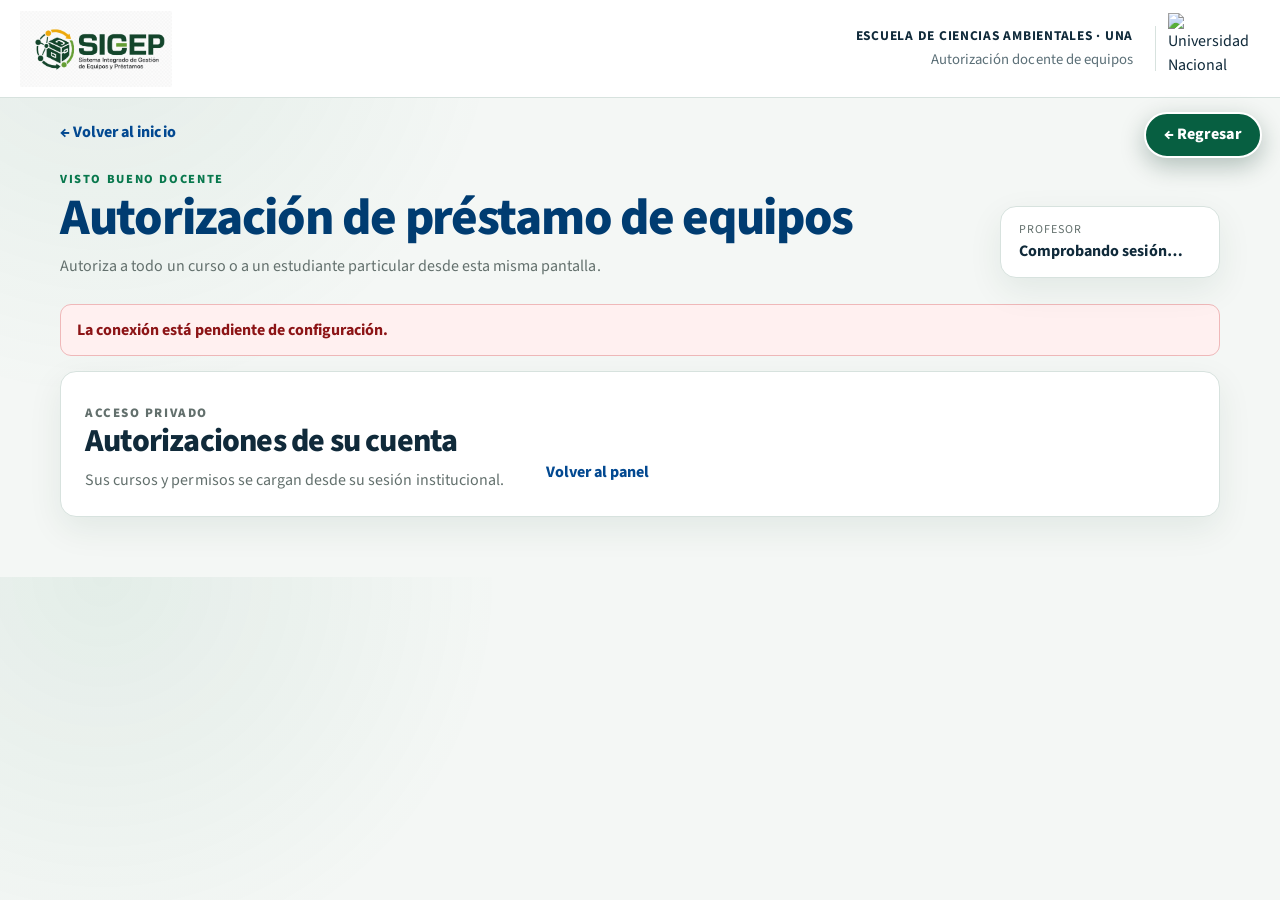
==== commit aec07f5b: "fix: exigir sesión institucional para autorizar equipos" ====
--- a/autorizaciones-equipos.html
+++ b/autorizaciones-equipos.html
@@ -3,6 +3,7 @@
 <head>
   <meta charset="utf-8" />
   <meta name="viewport" content="width=device-width, initial-scale=1" />
+  <meta name="robots" content="noindex,nofollow" />
   <title>Autorización de equipos | EDECA</title>
   <meta name="description" content="Autorización docente de préstamos de equipo para cursos y estudiantes de EDECA." />
   <link rel="preconnect" href="https://fonts.googleapis.com" />
@@ -38,24 +39,14 @@
         <h1>Autorización de préstamo de equipos</h1>
         <p>Autoriza a todo un curso o a un estudiante particular desde esta misma pantalla.</p>
       </div>
-      <div class="session-card"><span>Profesor</span><strong id="teacherName">Ingrese su cédula</strong></div>
+      <div class="session-card"><span>Profesor</span><strong id="teacherName">Comprobando sesión…</strong></div>
     </section>
 
     <div class="message" id="pageMessage" role="status" aria-live="polite" hidden></div>
 
     <section class="identity-card" aria-labelledby="identityTitle">
-      <div>
-        <p class="step">Paso único</p>
-        <h2 id="identityTitle">Ingrese su cédula</h2>
-        <p>Con ella cargaremos sus cursos y, si ocupa Dirección o Subdirección, el control especial de GNSS Trimble.</p>
-      </div>
-      <form id="identityForm" class="identity-form">
-        <label for="teacherId">Cédula del profesor</label>
-        <div class="input-action">
-          <input id="teacherId" name="teacherId" inputmode="numeric" autocomplete="off" maxlength="20" placeholder="Ej.: 101230456" required />
-          <button type="submit" id="loadCoursesButton">Cargar mis autorizaciones</button>
-        </div>
-      </form>
+      <div><p class="step">Acceso privado</p><h2 id="identityTitle">Autorizaciones de su cuenta</h2><p>Sus cursos y permisos se cargan desde su sesión institucional.</p></div>
+      <a class="back-link" href="reservas.html">Volver al panel</a>
     </section>
 
     <div class="authorization-grid" id="authorizationArea" hidden>
@@ -110,16 +101,17 @@
       </section>
       <section class="panel" id="directionPanel" hidden style="grid-column:1/-1">
  <div class="panel-heading"><span class="panel-number">GNSS</span><div><h2>Autorización de Dirección o Subdirección</h2><p>Una aprobación para una solicitud individual, de estudiantes o académicos. Los estudiantes también necesitan el visto bueno docente.</p></div></div>
- <form id="directionSearchForm"><label>Solicitante<select id="directionKind"><option value="student">Estudiante</option><option value="academic">Académico</option></select></label><label>Cédula<input id="directionBorrowerId" inputmode="numeric" required maxlength="20"></label><button class="primary-action" type="submit">Buscar solicitante</button></form>
- <form id="directionForm" hidden><article class="student-result"><strong id="directionBorrowerName"></strong></article><label>Equipo<select id="directionEquipment" required></select></label><label>Cantidad máxima<input id="directionQuantity" type="number" min="1" max="20" value="1" required></label><label>Fecha límite de devolución<input id="directionUntil" type="date" required></label><label>Motivo<input id="directionReason" minlength="3" maxlength="500" required></label><p>Firme en el recuadro de esta página antes de autorizar.</p><button class="primary-action" id="authorizeDirectionButton" type="submit">Autorizar GNSS Trimble</button></form>
+ <form id="directionSearchForm"><label>Solicitante<select id="directionKind"><option value="student">Estudiante</option><option value="academic">Académico</option></select></label><label>Buscar por nombre<input id="directionBorrowerSearch" type="search" autocomplete="off" maxlength="100" placeholder="Escriba el nombre o los apellidos" aria-describedby="directionSearchStatus"></label><p id="directionSearchStatus" role="status">Escriba al menos 2 letras y seleccione una persona de la lista.</p><ul id="directionSearchResults" class="direction-search-results" aria-label="Solicitantes encontrados" hidden></ul><label>Cédula<input id="directionBorrowerId" inputmode="numeric" required maxlength="20"></label><button class="primary-action" type="submit">Buscar solicitante por cédula</button></form>
+ <form id="directionForm" hidden><article class="student-result"><strong id="directionBorrowerName"></strong></article><label>Equipo<select id="directionEquipment" required></select></label><label>Cantidad máxima<input id="directionQuantity" type="number" min="1" max="20" value="1" required></label><label>Fecha límite de devolución<input id="directionUntil" type="date" required></label><label>Motivo<input id="directionReason" minlength="3" maxlength="500" required></label><p>Firme en el recuadro de esta página antes de autorizar.</p></form>
  </section>
       <section class="signature-panel" id="signaturePanel">
-        <div><p class="step">Paso final · Firma del profesor</p><h2>Firme para confirmar la autorización</h2><p>Puede firmar con el dedo en el teléfono o con el mouse.</p></div>
+        <div><p class="step">Paso final · Firma de quien autoriza</p><h2>Firme para confirmar la autorización</h2><p>Puede firmar con el dedo en el teléfono o con el mouse.</p></div>
         <div class="signature-box">
           <canvas id="teacherSignature" aria-label="Área para firma táctil"></canvas>
           <div class="signature-actions"><span id="signatureStatus">Firma pendiente</span><button id="clearSignature" type="button">Limpiar firma</button></div>
         </div>
       </section>
+      <div class="direction-submit"><button class="primary-action" id="authorizeDirectionButton" type="submit" form="directionForm">Autorizar GNSS Trimble</button></div>
     </div>
   </main>
 
--- a/autorizaciones-equipos.css
+++ b/autorizaciones-equipos.css
@@ -54,5 +54,13 @@
 .message.is-success { color:#0e5936; background:var(--green-soft); border-color:#a8d4bb; }
 button:disabled { opacity:.6; cursor:wait; }
 [hidden] { display:none !important; }
+.direction-submit { display:none; grid-column:1/-1; }
+.authorization-grid:has(#directionForm:not([hidden])) > .direction-submit { display:block; }
+.direction-submit .primary-action { width:100%; }
+.direction-search-results { list-style:none; margin:0 0 16px; padding:0; max-height:280px; overflow-y:auto; border:1px solid #b9cbc4; border-radius:12px; }
+.direction-search-results li + li { border-top:1px solid #d7e2de; }
+#directionSearchResults button { display:block; width:100%; padding:12px 16px; border:0; border-radius:0; background:#fff; color:var(--ink); text-align:left; white-space:normal; overflow-wrap:anywhere; }
+#directionSearchResults button:hover,#directionSearchResults button:focus-visible { background:#e8f4ef; color:#075f41; }
+#directionSearchStatus { color:var(--muted); font-size:.9rem; }
 @media (max-width:820px) { .authorization-grid,.identity-card,.signature-panel { grid-template-columns:1fr; } .intro { align-items:flex-start; flex-direction:column; } .session-card { width:100%; } }
 @media (max-width:580px) { .site-header { min-height:88px; padding:10px 14px; } .brand img { width:60px;height:60px; } .brand span { font-size:13px; } .una-logo { display:none; } .logout-button { padding:8px 12px; } .page { width:min(100% - 22px,1160px); } .input-action { grid-template-columns:1fr; } .reason-options { grid-template-columns:1fr; } .reason-options span { min-height:45px; } .panel,.identity-card { padding:18px; } }
--- a/navigation-enhancements.css
+++ b/navigation-enhancements.css
@@ -38,3 +38,14 @@
 }
 @media (max-width: 600px) { .global-back-button { top: 92px; right: 10px; min-height: 42px; padding: 8px 14px; font-size: 14px; } body:has(.sigep-private-header) .global-back-button { top: 164px; } }
 @media print { .global-back-button { display: none !important; } }
+
+/* Bodega: reservar espacio en la barra de módulos, sin cubrir las vistas. */
+.sigep-module-toolbar:has(.warehouse-back-button) { flex-wrap: wrap; gap: 10px; }
+.sigep-module-toolbar .warehouse-back-button {
+  position: static;
+  flex: 0 0 auto;
+  min-height: 42px;
+  padding: 8px 14px;
+  font-size: 14px;
+  box-shadow: none;
+}
